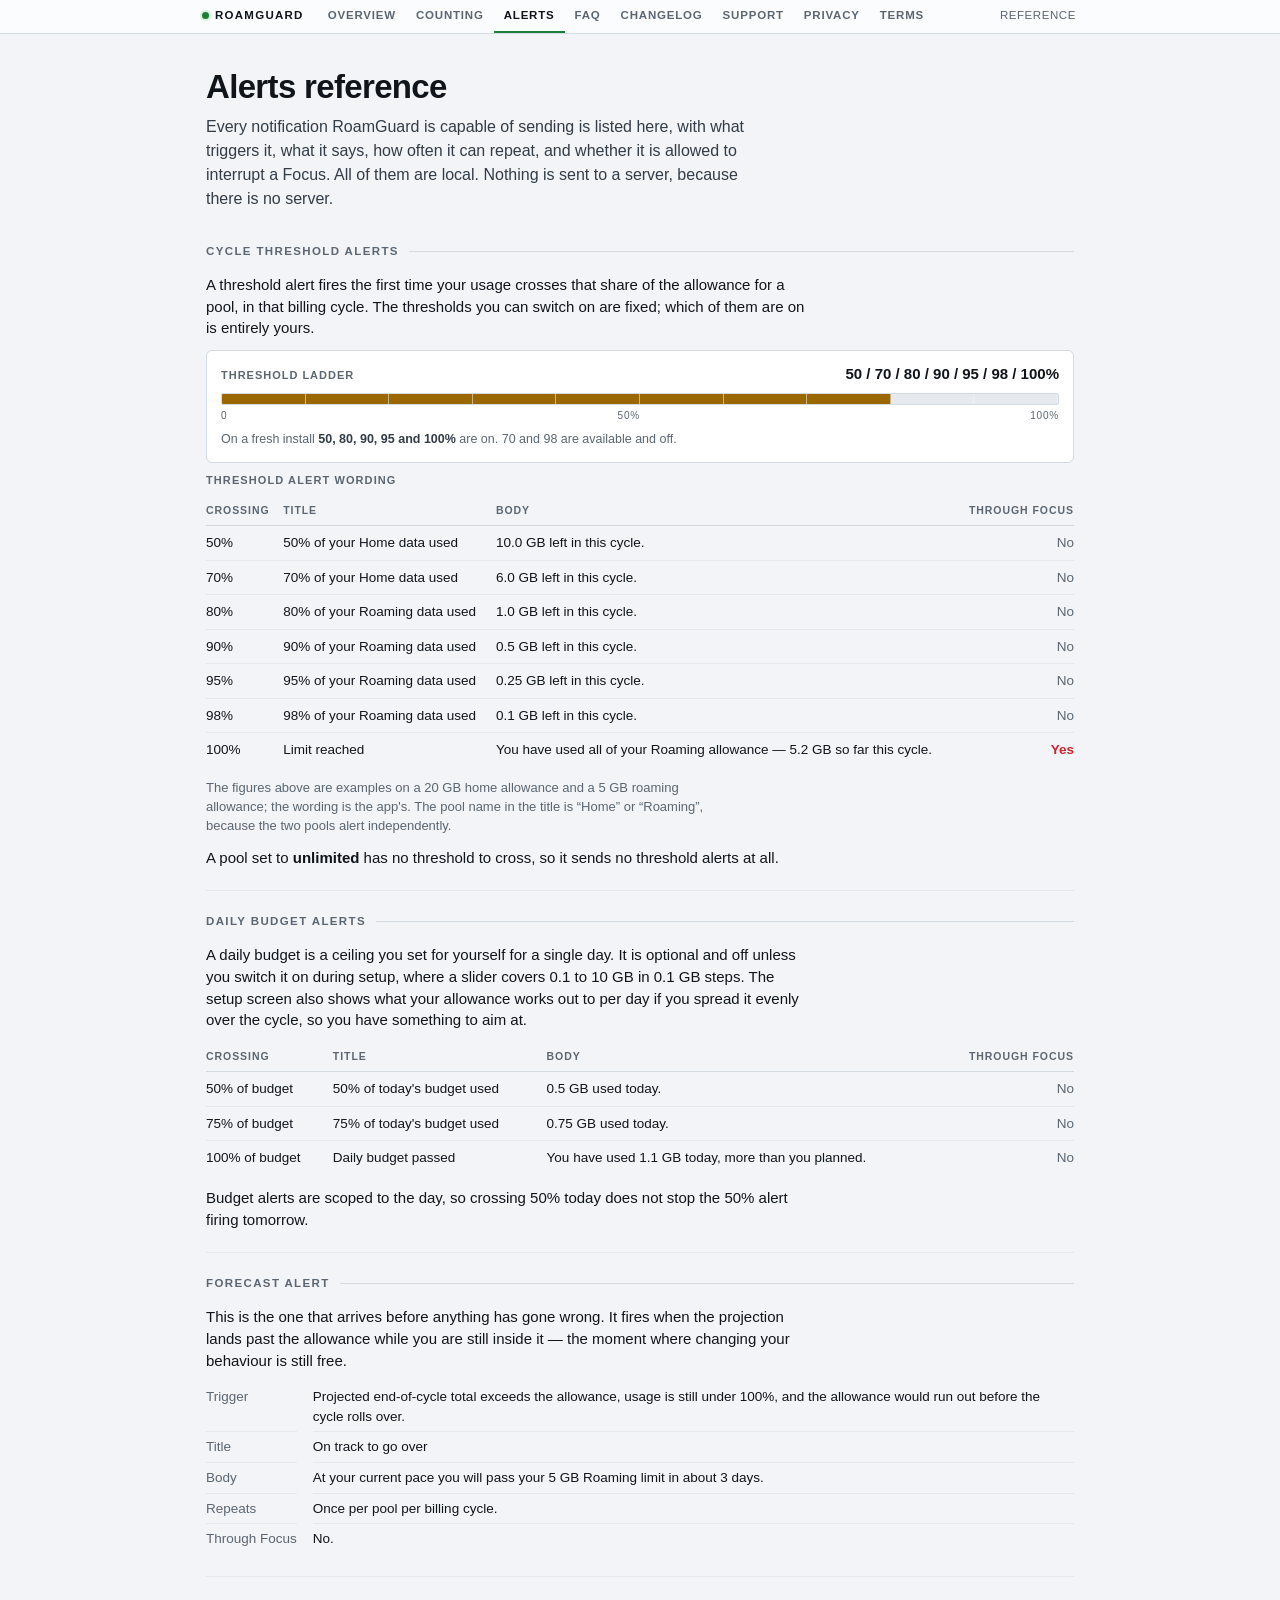
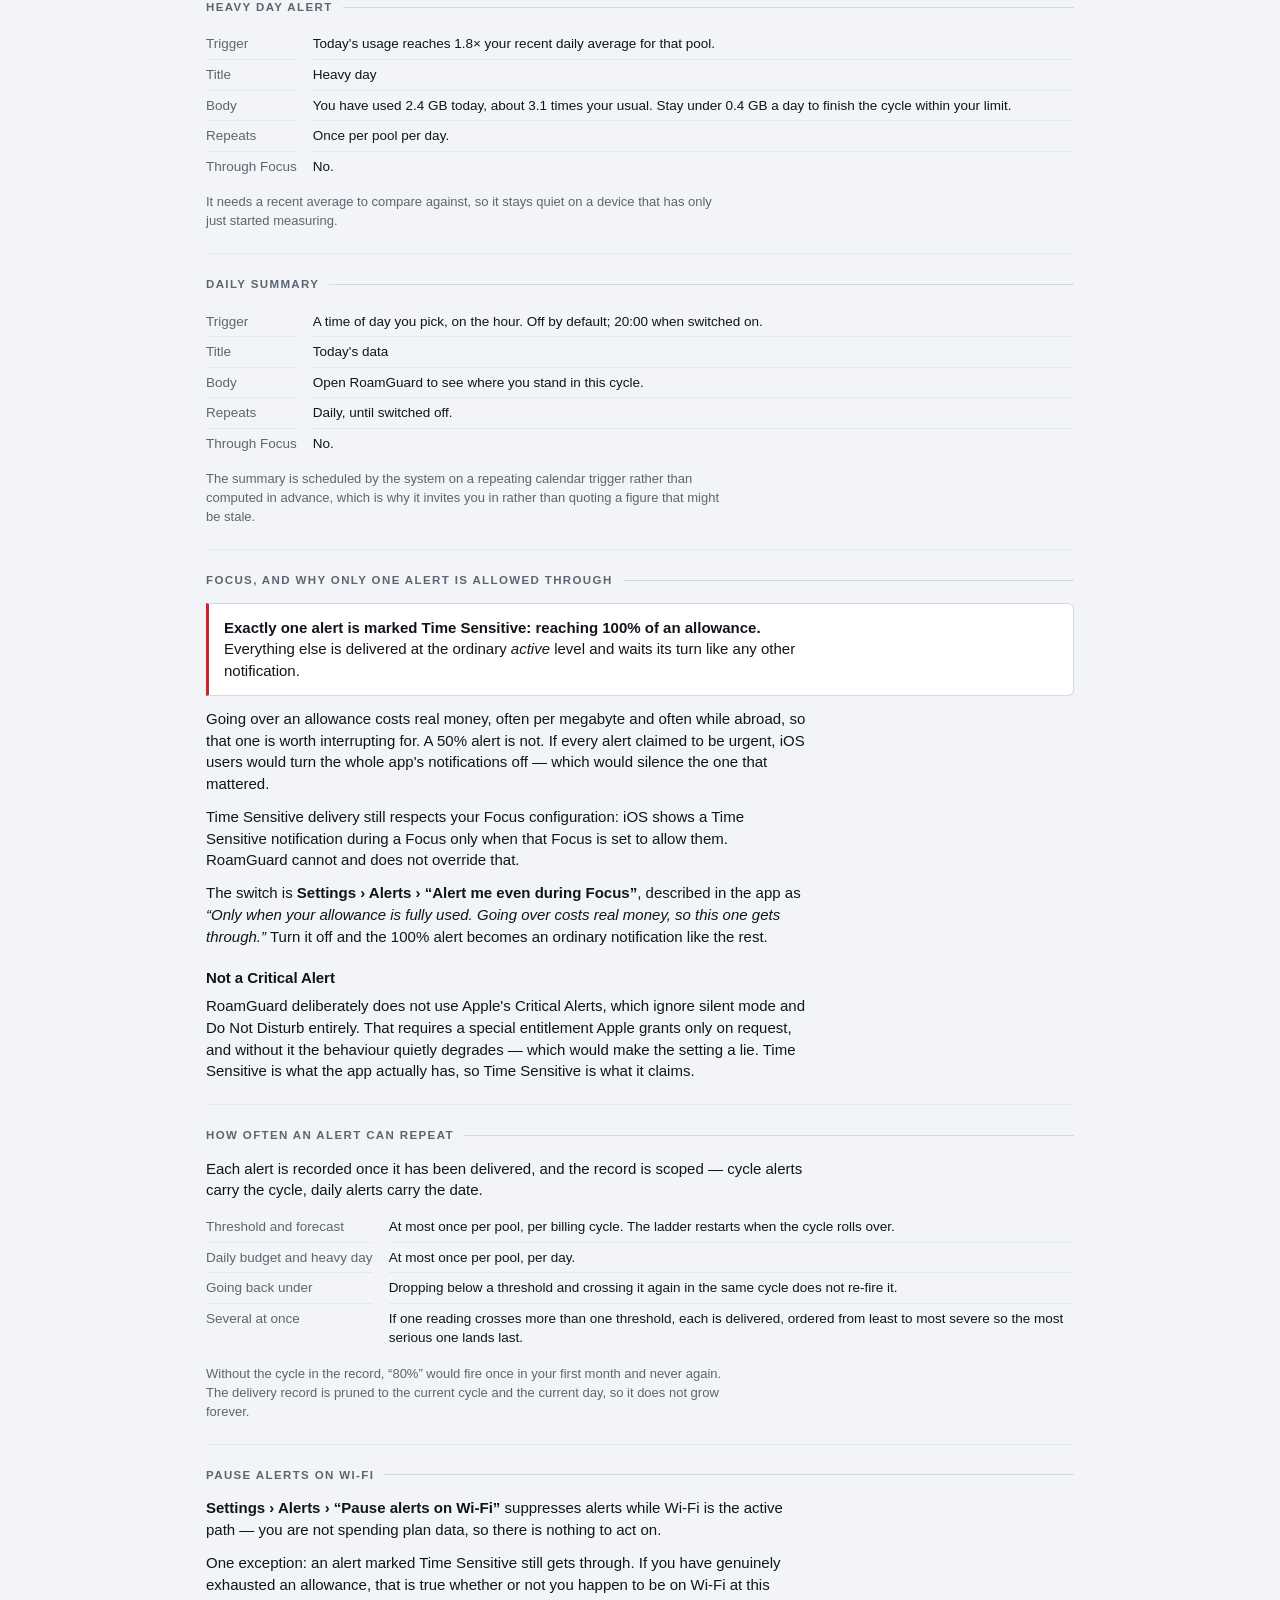
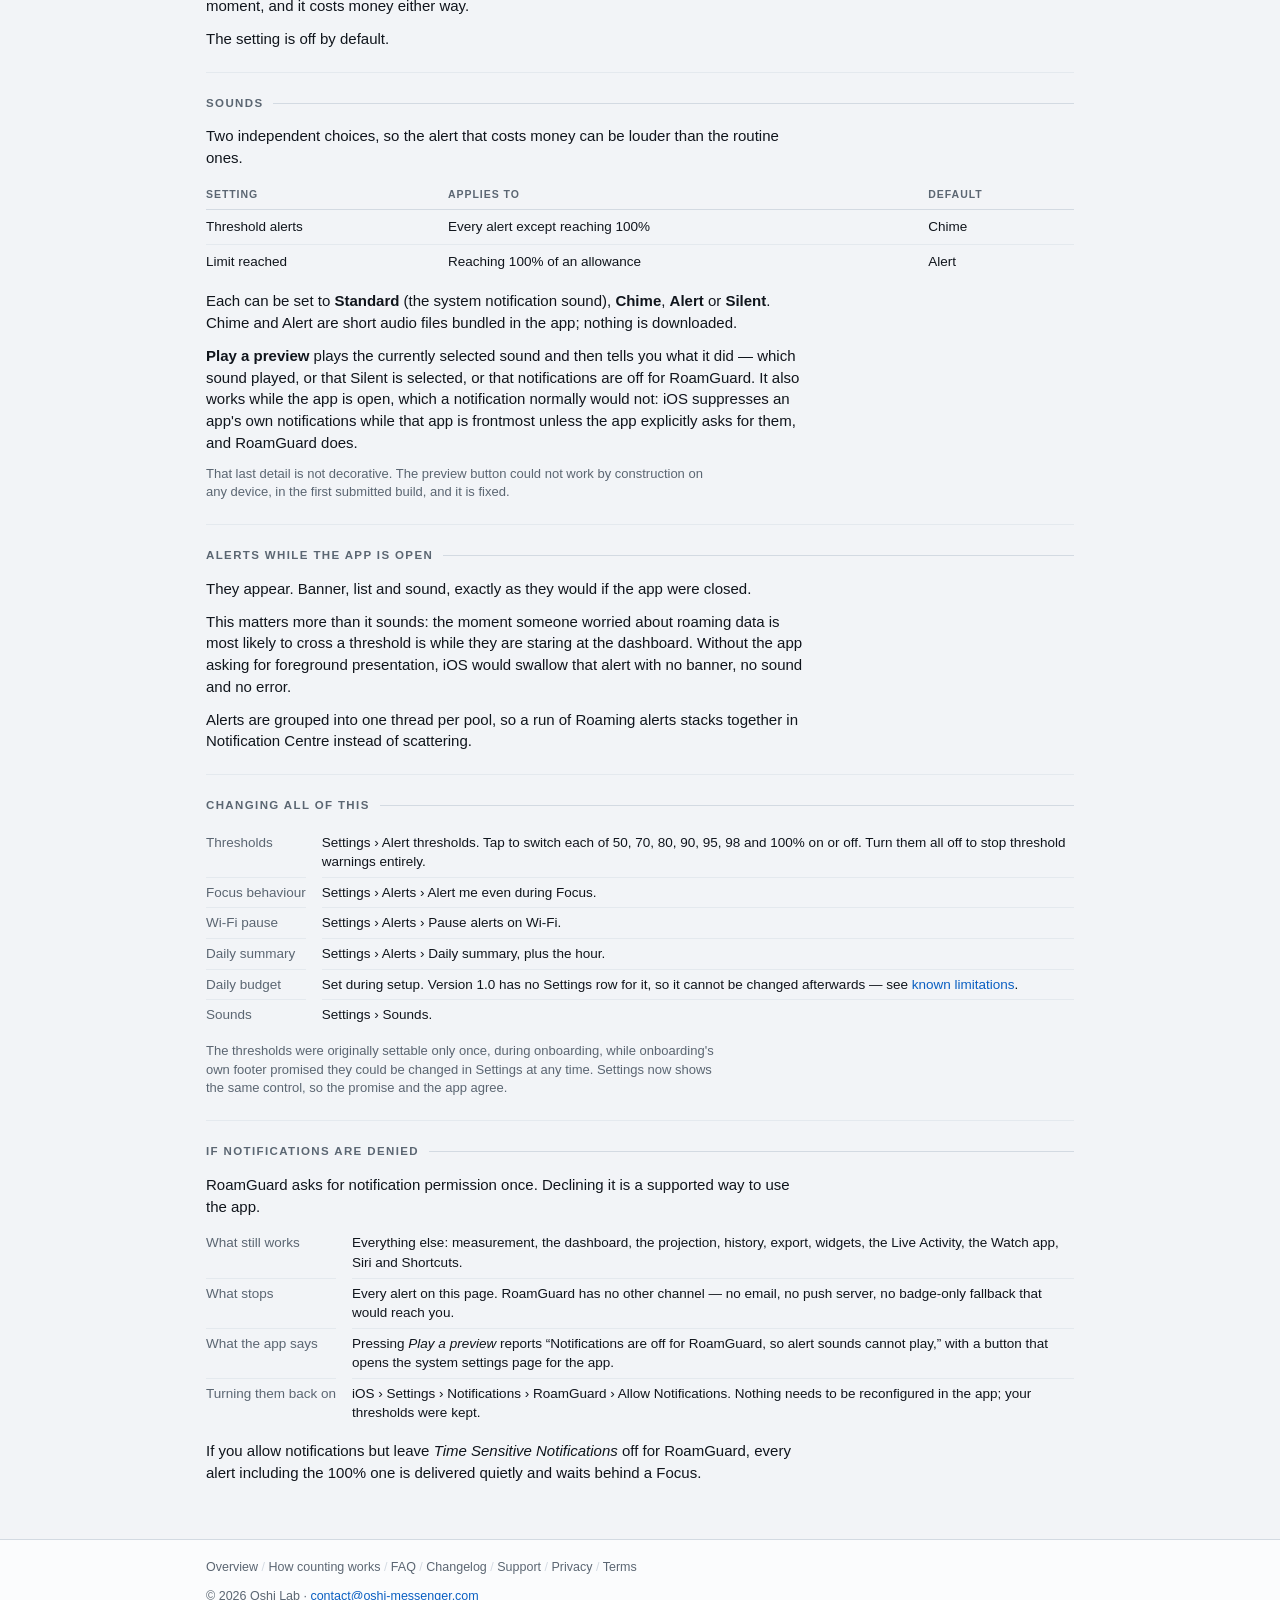
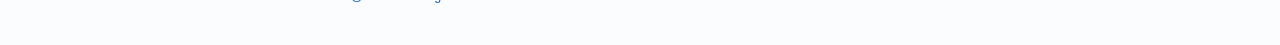
==== alerts.html @ 8a2d0ce3 "Rebuild the site as an instrument panel, not a template Eight pages instead of four, and the two tha" ====
<!doctype html>
<html lang="en">
<head>
<meta charset="utf-8">
<meta name="viewport" content="width=device-width,initial-scale=1">
<title>Alerts reference — RoamGuard</title>
<meta name="description" content="Every alert RoamGuard can send: the thresholds, the exact wording, which one is allowed through Focus, how to change them, and what happens when notifications are off.">
<meta name="color-scheme" content="dark light">
<link rel="icon" href="assets/icon.png">
<link rel="stylesheet" href="panel.css">
</head>
<body>
<a class="skip" href="#main">Skip to content</a>

<nav class="strip" aria-label="RoamGuard">
<div class="strip-inner">
  <a class="id" href="index.html"><span class="led" aria-hidden="true"></span>RoamGuard</a>
  <a href="index.html">Overview</a>
  <a href="how-counting-works.html">Counting</a>
  <a href="alerts.html" aria-current="page">Alerts</a>
  <a href="faq.html">FAQ</a>
  <a href="changelog.html">Changelog</a>
  <a href="support.html">Support</a>
  <a href="privacy.html">Privacy</a>
  <a href="terms.html">Terms</a>
  <span class="spacer"></span>
  <span class="cell meta">Reference</span>
</div>
</nav>

<main id="main">

<header class="hero">
  <h1>Alerts reference</h1>
  <p class="lede">Every notification RoamGuard is capable of sending is listed here, with what triggers it, what it says, how often it can repeat, and whether it is allowed to interrupt a Focus. All of them are local. Nothing is sent to a server, because there is no server.</p>
</header>

<section aria-labelledby="thresholds">
  <h2 id="thresholds">Cycle threshold alerts</h2>
  <p>A threshold alert fires the first time your usage crosses that share of the allowance for a pool, in that billing cycle. The thresholds you can switch on are fixed; which of them are on is entirely yours.</p>

  <div class="meter">
    <div class="meter-head">
      <span class="meter-label">Threshold ladder</span>
      <span class="meter-value">50 / 70 / 80 / 90 / 95 / 98 / 100%</span>
    </div>
    <div class="track"><i class="fill warn" style="width:80%"></i></div>
    <div class="scale"><span>0</span><span>50%</span><span>100%</span></div>
    <p class="meter-caption">On a fresh install <b>50, 80, 90, 95 and 100%</b> are on. 70 and 98 are available and off.</p>
  </div>

  <div class="tw">
  <table>
    <caption>Threshold alert wording</caption>
    <thead><tr><th>Crossing</th><th>Title</th><th>Body</th><th class="n">Through Focus</th></tr></thead>
    <tbody>
      <tr><td>50%</td><td>50% of your Home data used</td><td>10.0 GB left in this cycle.</td><td class="n no">No</td></tr>
      <tr><td>70%</td><td>70% of your Home data used</td><td>6.0 GB left in this cycle.</td><td class="n no">No</td></tr>
      <tr><td>80%</td><td>80% of your Roaming data used</td><td>1.0 GB left in this cycle.</td><td class="n no">No</td></tr>
      <tr><td>90%</td><td>90% of your Roaming data used</td><td>0.5 GB left in this cycle.</td><td class="n no">No</td></tr>
      <tr><td>95%</td><td>95% of your Roaming data used</td><td>0.25 GB left in this cycle.</td><td class="n no">No</td></tr>
      <tr><td>98%</td><td>98% of your Roaming data used</td><td>0.1 GB left in this cycle.</td><td class="n no">No</td></tr>
      <tr><td>100%</td><td>Limit reached</td><td>You have used all of your Roaming allowance &mdash; 5.2 GB so far this cycle.</td><td class="n yes">Yes</td></tr>
    </tbody>
  </table>
  </div>
  <p class="small dim">The figures above are examples on a 20&nbsp;GB home allowance and a 5&nbsp;GB roaming allowance; the wording is the app's. The pool name in the title is &ldquo;Home&rdquo; or &ldquo;Roaming&rdquo;, because the two pools alert independently.</p>
  <p>A pool set to <b>unlimited</b> has no threshold to cross, so it sends no threshold alerts at all.</p>
</section>

<section aria-labelledby="budget">
  <h2 id="budget">Daily budget alerts</h2>
  <p>A daily budget is a ceiling you set for yourself for a single day. It is optional and off unless you switch it on during setup, where a slider covers 0.1 to 10&nbsp;GB in 0.1&nbsp;GB steps. The setup screen also shows what your allowance works out to per day if you spread it evenly over the cycle, so you have something to aim at.</p>
  <div class="tw">
  <table>
    <thead><tr><th>Crossing</th><th>Title</th><th>Body</th><th class="n">Through Focus</th></tr></thead>
    <tbody>
      <tr><td>50% of budget</td><td>50% of today's budget used</td><td>0.5 GB used today.</td><td class="n no">No</td></tr>
      <tr><td>75% of budget</td><td>75% of today's budget used</td><td>0.75 GB used today.</td><td class="n no">No</td></tr>
      <tr><td>100% of budget</td><td>Daily budget passed</td><td>You have used 1.1 GB today, more than you planned.</td><td class="n no">No</td></tr>
    </tbody>
  </table>
  </div>
  <p>Budget alerts are scoped to the day, so crossing 50% today does not stop the 50% alert firing tomorrow.</p>
</section>

<section aria-labelledby="forecast">
  <h2 id="forecast">Forecast alert</h2>
  <p>This is the one that arrives before anything has gone wrong. It fires when the projection lands past the allowance while you are still inside it &mdash; the moment where changing your behaviour is still free.</p>
  <div class="kv">
    <dt>Trigger</dt><dd>Projected end-of-cycle total exceeds the allowance, usage is still under 100%, and the allowance would run out before the cycle rolls over.</dd>
    <dt>Title</dt><dd>On track to go over</dd>
    <dt>Body</dt><dd>At your current pace you will pass your 5 GB Roaming limit in about 3 days.</dd>
    <dt>Repeats</dt><dd>Once per pool per billing cycle.</dd>
    <dt>Through Focus</dt><dd>No.</dd>
  </div>
</section>

<section aria-labelledby="heavy">
  <h2 id="heavy">Heavy day alert</h2>
  <div class="kv">
    <dt>Trigger</dt><dd>Today's usage reaches 1.8&times; your recent daily average for that pool.</dd>
    <dt>Title</dt><dd>Heavy day</dd>
    <dt>Body</dt><dd>You have used 2.4 GB today, about 3.1 times your usual. Stay under 0.4 GB a day to finish the cycle within your limit.</dd>
    <dt>Repeats</dt><dd>Once per pool per day.</dd>
    <dt>Through Focus</dt><dd>No.</dd>
  </div>
  <p class="small dim" style="margin-top:12px">It needs a recent average to compare against, so it stays quiet on a device that has only just started measuring.</p>
</section>

<section aria-labelledby="digest">
  <h2 id="digest">Daily summary</h2>
  <div class="kv">
    <dt>Trigger</dt><dd>A time of day you pick, on the hour. Off by default; 20:00 when switched on.</dd>
    <dt>Title</dt><dd>Today's data</dd>
    <dt>Body</dt><dd>Open RoamGuard to see where you stand in this cycle.</dd>
    <dt>Repeats</dt><dd>Daily, until switched off.</dd>
    <dt>Through Focus</dt><dd>No.</dd>
  </div>
  <p class="small dim" style="margin-top:12px">The summary is scheduled by the system on a repeating calendar trigger rather than computed in advance, which is why it invites you in rather than quoting a figure that might be stale.</p>
</section>

<section aria-labelledby="focus">
  <h2 id="focus">Focus, and why only one alert is allowed through</h2>
  <div class="note hard">
    <p><b>Exactly one alert is marked Time Sensitive: reaching 100% of an allowance.</b> Everything else is delivered at the ordinary <em>active</em> level and waits its turn like any other notification.</p>
  </div>
  <p>Going over an allowance costs real money, often per megabyte and often while abroad, so that one is worth interrupting for. A 50% alert is not. If every alert claimed to be urgent, iOS users would turn the whole app's notifications off &mdash; which would silence the one that mattered.</p>
  <p>Time Sensitive delivery still respects your Focus configuration: iOS shows a Time Sensitive notification during a Focus only when that Focus is set to allow them. RoamGuard cannot and does not override that.</p>
  <p>The switch is <b>Settings &rsaquo; Alerts &rsaquo; &ldquo;Alert me even during Focus&rdquo;</b>, described in the app as <em>&ldquo;Only when your allowance is fully used. Going over costs real money, so this one gets through.&rdquo;</em> Turn it off and the 100% alert becomes an ordinary notification like the rest.</p>
  <h3>Not a Critical Alert</h3>
  <p>RoamGuard deliberately does not use Apple's Critical Alerts, which ignore silent mode and Do Not Disturb entirely. That requires a special entitlement Apple grants only on request, and without it the behaviour quietly degrades &mdash; which would make the setting a lie. Time Sensitive is what the app actually has, so Time Sensitive is what it claims.</p>
</section>

<section aria-labelledby="dedupe">
  <h2 id="dedupe">How often an alert can repeat</h2>
  <p>Each alert is recorded once it has been delivered, and the record is scoped &mdash; cycle alerts carry the cycle, daily alerts carry the date.</p>
  <div class="kv">
    <dt>Threshold and forecast</dt><dd>At most once per pool, per billing cycle. The ladder restarts when the cycle rolls over.</dd>
    <dt>Daily budget and heavy day</dt><dd>At most once per pool, per day.</dd>
    <dt>Going back under</dt><dd>Dropping below a threshold and crossing it again in the same cycle does not re-fire it.</dd>
    <dt>Several at once</dt><dd>If one reading crosses more than one threshold, each is delivered, ordered from least to most severe so the most serious one lands last.</dd>
  </div>
  <p class="small dim" style="margin-top:12px">Without the cycle in the record, &ldquo;80%&rdquo; would fire once in your first month and never again. The delivery record is pruned to the current cycle and the current day, so it does not grow forever.</p>
</section>

<section aria-labelledby="wifi">
  <h2 id="wifi">Pause alerts on Wi-Fi</h2>
  <p><b>Settings &rsaquo; Alerts &rsaquo; &ldquo;Pause alerts on Wi-Fi&rdquo;</b> suppresses alerts while Wi-Fi is the active path &mdash; you are not spending plan data, so there is nothing to act on.</p>
  <p>One exception: an alert marked Time Sensitive still gets through. If you have genuinely exhausted an allowance, that is true whether or not you happen to be on Wi-Fi at this moment, and it costs money either way.</p>
  <p>The setting is off by default.</p>
</section>

<section aria-labelledby="sounds">
  <h2 id="sounds">Sounds</h2>
  <p>Two independent choices, so the alert that costs money can be louder than the routine ones.</p>
  <div class="tw">
  <table>
    <thead><tr><th>Setting</th><th>Applies to</th><th>Default</th></tr></thead>
    <tbody>
      <tr><td>Threshold alerts</td><td>Every alert except reaching 100%</td><td>Chime</td></tr>
      <tr><td>Limit reached</td><td>Reaching 100% of an allowance</td><td>Alert</td></tr>
    </tbody>
  </table>
  </div>
  <p>Each can be set to <b>Standard</b> (the system notification sound), <b>Chime</b>, <b>Alert</b> or <b>Silent</b>. Chime and Alert are short audio files bundled in the app; nothing is downloaded.</p>
  <p><b>Play a preview</b> plays the currently selected sound and then tells you what it did &mdash; which sound played, or that Silent is selected, or that notifications are off for RoamGuard. It also works while the app is open, which a notification normally would not: iOS suppresses an app's own notifications while that app is frontmost unless the app explicitly asks for them, and RoamGuard does.</p>
  <p class="small dim">That last detail is not decorative. The preview button could not work by construction on any device, in the first submitted build, and it is fixed.</p>
</section>

<section aria-labelledby="foreground">
  <h2 id="foreground">Alerts while the app is open</h2>
  <p>They appear. Banner, list and sound, exactly as they would if the app were closed.</p>
  <p>This matters more than it sounds: the moment someone worried about roaming data is most likely to cross a threshold is while they are staring at the dashboard. Without the app asking for foreground presentation, iOS would swallow that alert with no banner, no sound and no error.</p>
  <p>Alerts are grouped into one thread per pool, so a run of Roaming alerts stacks together in Notification Centre instead of scattering.</p>
</section>

<section aria-labelledby="change">
  <h2 id="change">Changing all of this</h2>
  <div class="kv">
    <dt>Thresholds</dt><dd>Settings &rsaquo; Alert thresholds. Tap to switch each of 50, 70, 80, 90, 95, 98 and 100% on or off. Turn them all off to stop threshold warnings entirely.</dd>
    <dt>Focus behaviour</dt><dd>Settings &rsaquo; Alerts &rsaquo; Alert me even during Focus.</dd>
    <dt>Wi-Fi pause</dt><dd>Settings &rsaquo; Alerts &rsaquo; Pause alerts on Wi-Fi.</dd>
    <dt>Daily summary</dt><dd>Settings &rsaquo; Alerts &rsaquo; Daily summary, plus the hour.</dd>
    <dt>Daily budget</dt><dd>Set during setup. Version 1.0 has no Settings row for it, so it cannot be changed afterwards &mdash; see <a href="support.html#known">known limitations</a>.</dd>
    <dt>Sounds</dt><dd>Settings &rsaquo; Sounds.</dd>
  </div>
  <p class="small dim" style="margin-top:12px">The thresholds were originally settable only once, during onboarding, while onboarding's own footer promised they could be changed in Settings at any time. Settings now shows the same control, so the promise and the app agree.</p>
</section>

<section aria-labelledby="denied">
  <h2 id="denied">If notifications are denied</h2>
  <p>RoamGuard asks for notification permission once. Declining it is a supported way to use the app.</p>
  <div class="kv">
    <dt>What still works</dt><dd>Everything else: measurement, the dashboard, the projection, history, export, widgets, the Live Activity, the Watch app, Siri and Shortcuts.</dd>
    <dt>What stops</dt><dd>Every alert on this page. RoamGuard has no other channel &mdash; no email, no push server, no badge-only fallback that would reach you.</dd>
    <dt>What the app says</dt><dd>Pressing <em>Play a preview</em> reports &ldquo;Notifications are off for RoamGuard, so alert sounds cannot play,&rdquo; with a button that opens the system settings page for the app.</dd>
    <dt>Turning them back on</dt><dd>iOS &rsaquo; Settings &rsaquo; Notifications &rsaquo; RoamGuard &rsaquo; Allow Notifications. Nothing needs to be reconfigured in the app; your thresholds were kept.</dd>
  </div>
  <p style="margin-top:12px">If you allow notifications but leave <em>Time Sensitive Notifications</em> off for RoamGuard, every alert including the 100% one is delivered quietly and waits behind a Focus.</p>
</section>

</main>

<footer>
<div class="wrap">
  <nav>
    <a href="index.html">Overview</a> <span class="sep">/</span>
    <a href="how-counting-works.html">How counting works</a> <span class="sep">/</span>
    <a href="faq.html">FAQ</a> <span class="sep">/</span>
    <a href="changelog.html">Changelog</a> <span class="sep">/</span>
    <a href="support.html">Support</a> <span class="sep">/</span>
    <a href="privacy.html">Privacy</a> <span class="sep">/</span>
    <a href="terms.html">Terms</a>
  </nav>
  <p class="legal">&copy; 2026 Oshi Lab &middot; <a href="mailto:contact@oshi-messenger.com">contact@oshi-messenger.com</a></p>
</div>
</footer>

</body>
</html>
---- panel.css ----
/* RoamGuard — instrument panel stylesheet.
   One file, repo root. System sans only. Tabular figures on every number. */

:root {
  --bg: #0d1117;
  --panel: #161b22;
  --panel-2: #10151c;
  --line: #262d38;
  --line-soft: #1c232d;
  --ink: #e6edf3;
  --ink-2: #b9c3ce;
  --dim: #8b949e;
  --safe: #3fb950;
  --warn: #d29922;
  --over: #f85149;
  --link: #6cb6ff;
  --track: #21262d;
  --shadow: none;
}

@media (prefers-color-scheme: light) {
  :root {
    --bg: #f2f4f7;
    --panel: #ffffff;
    --panel-2: #fbfcfd;
    --line: #d3dae2;
    --line-soft: #e4e9ee;
    --ink: #10151c;
    --ink-2: #333c47;
    --dim: #5b6672;
    --safe: #1a7f37;
    --warn: #9a6700;
    --over: #cf222e;
    --link: #0a5fc2;
    --track: #e6eaef;
    --shadow: 0 1px 0 rgba(16, 21, 28, .04);
  }
}

* { box-sizing: border-box; }

html { -webkit-text-size-adjust: 100%; }

img, pre { max-width: 100%; }

body {
  margin: 0;
  background: var(--bg);
  color: var(--ink);
  font-family: -apple-system, BlinkMacSystemFont, "Segoe UI", Roboto, Helvetica, Arial, sans-serif;
  font-size: 15px;
  line-height: 1.45;
  font-variant-numeric: tabular-nums;
  -webkit-font-smoothing: antialiased;
  overflow-wrap: break-word;
}

a { color: var(--link); text-decoration: none; }
a:hover { text-decoration: underline; }

/* ---------- status strip (this is the navigation) ---------- */

.strip {
  position: sticky;
  top: 0;
  z-index: 40;
  background: var(--panel-2);
  border-bottom: 1px solid var(--line);
}

.strip-inner {
  max-width: 900px;
  margin: 0 auto;
  display: flex;
  flex-wrap: wrap;
  align-items: stretch;
  padding: 0 4px;
}

.strip a,
.strip .cell {
  display: flex;
  align-items: center;
  gap: 6px;
  padding: 7px 10px;
  font-size: 11.5px;
  letter-spacing: .07em;
  text-transform: uppercase;
  font-weight: 600;
  color: var(--dim);
  border-bottom: 2px solid transparent;
  white-space: nowrap;
}

.strip a:hover { color: var(--ink); text-decoration: none; }

.strip a[aria-current="page"] {
  color: var(--ink);
  border-bottom-color: var(--safe);
}

.strip .id {
  color: var(--ink);
  letter-spacing: .11em;
  padding-left: 8px;
  padding-right: 14px;
}

.strip .id .led {
  width: 7px;
  height: 7px;
  border-radius: 50%;
  background: var(--safe);
  box-shadow: 0 0 0 2px rgba(63, 185, 80, .18);
  flex: none;
}

.strip .spacer { flex: 1 1 auto; min-width: 0; }

.strip .cell.meta {
  color: var(--dim);
  font-weight: 500;
  letter-spacing: .05em;
}

@media (max-width: 720px) {
  .strip .cell.meta { display: none; }
  .strip a, .strip .cell { padding: 6px 8px; font-size: 11px; }
}

/* ---------- layout ---------- */

main, .wrap {
  max-width: 900px;
  margin: 0 auto;
  padding: 0 16px;
}

.hero { padding: 34px 0 10px; }

h1 {
  font-size: clamp(25px, 6vw, 33px);
  line-height: 1.14;
  letter-spacing: -.02em;
  font-weight: 700;
  margin: 0 0 10px;
}

.lede {
  font-size: 16px;
  line-height: 1.5;
  color: var(--ink-2);
  margin: 0;
  max-width: 62ch;
}

section { padding: 22px 0; border-top: 1px solid var(--line-soft); }
section:first-of-type { border-top: 0; }

h2 {
  font-size: 11.5px;
  letter-spacing: .12em;
  text-transform: uppercase;
  color: var(--dim);
  font-weight: 700;
  margin: 0 0 14px;
  display: flex;
  align-items: center;
  gap: 10px;
}

h2::after {
  content: "";
  flex: 1;
  height: 1px;
  background: var(--line);
}

h3 {
  font-size: 15px;
  font-weight: 650;
  margin: 20px 0 6px;
  letter-spacing: -.005em;
}

p { margin: 0 0 11px; max-width: 72ch; }
p:last-child { margin-bottom: 0; }

ul, ol { margin: 0 0 11px; padding-left: 20px; max-width: 72ch; }
li { margin-bottom: 5px; }

.dim { color: var(--dim); }
.small { font-size: 13px; }
.sep { color: var(--line); }

/* ---------- panels ---------- */

.panel {
  background: var(--panel);
  border: 1px solid var(--line);
  border-radius: 6px;
  padding: 14px 16px;
  margin: 0 0 12px;
  box-shadow: var(--shadow);
}

.panel > :last-child { margin-bottom: 0; }

.panel-title {
  font-size: 11px;
  letter-spacing: .1em;
  text-transform: uppercase;
  color: var(--dim);
  font-weight: 700;
  margin: 0 0 9px;
}

.note {
  border-left: 3px solid var(--warn);
  background: var(--panel);
  border-top: 1px solid var(--line);
  border-right: 1px solid var(--line);
  border-bottom: 1px solid var(--line);
  border-radius: 0 6px 6px 0;
  padding: 13px 15px;
  margin: 0 0 12px;
}

.note.hard { border-left-color: var(--over); }
.note.ok { border-left-color: var(--safe); }
.note > :last-child { margin-bottom: 0; }

/* ---------- the meter: RoamGuard's signature element ---------- */

.meter {
  background: var(--panel);
  border: 1px solid var(--line);
  border-radius: 6px;
  padding: 12px 14px 13px;
  margin: 0 0 10px;
}

.meter-head {
  display: flex;
  flex-wrap: wrap;
  justify-content: space-between;
  align-items: baseline;
  gap: 2px 12px;
  margin-bottom: 8px;
}

.meter-label {
  font-size: 11px;
  letter-spacing: .09em;
  text-transform: uppercase;
  color: var(--dim);
  font-weight: 700;
}

.meter-value {
  font-size: 15px;
  font-weight: 650;
  font-variant-numeric: tabular-nums;
  max-width: 100%;
}

.meter-value.safe { color: var(--safe); }
.meter-value.warn { color: var(--warn); }
.meter-value.over { color: var(--over); }

.track {
  position: relative;
  height: 12px;
  border-radius: 2px;
  background: var(--track);
  border: 1px solid var(--line);
  overflow: hidden;
}

.track::after {
  content: "";
  position: absolute;
  inset: 0;
  background: repeating-linear-gradient(
    to right,
    transparent 0,
    transparent calc(10% - 1px),
    var(--bg) calc(10% - 1px),
    var(--bg) 10%
  );
  opacity: .55;
  pointer-events: none;
}

.fill { display: block; height: 100%; }
.fill.safe { background: var(--safe); }
.fill.warn { background: var(--warn); }
.fill.over { background: var(--over); }

.meter-caption {
  margin: 8px 0 0;
  font-size: 12.5px;
  line-height: 1.4;
  color: var(--dim);
}

.meter-caption b { color: var(--ink-2); font-weight: 650; }

.scale {
  display: flex;
  justify-content: space-between;
  font-size: 10px;
  letter-spacing: .08em;
  color: var(--dim);
  margin-top: 4px;
}

/* ---------- tables ---------- */

.tw { overflow-x: auto; -webkit-overflow-scrolling: touch; margin: 0 0 12px; }

table {
  width: 100%;
  border-collapse: collapse;
  font-size: 13.5px;
  font-variant-numeric: tabular-nums;
}

caption {
  caption-side: top;
  text-align: left;
  font-size: 11px;
  letter-spacing: .1em;
  text-transform: uppercase;
  color: var(--dim);
  font-weight: 700;
  padding-bottom: 7px;
}

th, td {
  text-align: left;
  padding: 7px 10px 7px 0;
  border-bottom: 1px solid var(--line-soft);
  vertical-align: top;
}

thead th {
  font-size: 10.5px;
  letter-spacing: .09em;
  text-transform: uppercase;
  color: var(--dim);
  font-weight: 700;
  border-bottom: 1px solid var(--line);
  white-space: nowrap;
}

tbody tr:last-child td { border-bottom: 0; }

td.n, th.n { text-align: right; padding-right: 0; white-space: nowrap; }
td.yes { color: var(--over); font-weight: 650; }
td.no { color: var(--dim); }
code {
  font-family: ui-monospace, SFMono-Regular, Menlo, monospace;
  font-size: .88em;
  background: var(--panel-2);
  border: 1px solid var(--line-soft);
  border-radius: 3px;
  padding: 0 4px;
}

/* ---------- key/value readout ---------- */

.kv { display: grid; grid-template-columns: max-content 1fr; gap: 0 16px; font-size: 13.5px; }
.kv dt { color: var(--dim); padding: 5px 0; border-bottom: 1px solid var(--line-soft); white-space: nowrap; }
.kv dd { margin: 0; padding: 5px 0; border-bottom: 1px solid var(--line-soft); }
.kv dt:last-of-type, .kv dd:last-of-type { border-bottom: 0; }

@media (max-width: 460px) {
  .kv { grid-template-columns: 1fr; gap: 0; }
  .kv dt { border-bottom: 0; padding-bottom: 0; }
}

/* ---------- Q&A ---------- */

.qa { margin: 0; }
.qa dt {
  font-weight: 650;
  margin: 18px 0 5px;
  padding-top: 14px;
  border-top: 1px solid var(--line-soft);
}
.qa dt:first-child { margin-top: 0; padding-top: 0; border-top: 0; }
.qa dd { margin: 0; color: var(--ink-2); max-width: 72ch; }
.qa dd p { color: var(--ink-2); }

/* ---------- shots ---------- */

.shots {
  display: grid;
  grid-template-columns: repeat(auto-fit, minmax(160px, 1fr));
  gap: 12px;
}

.shot { margin: 0; }
.shot img {
  display: block;
  width: 100%;
  height: auto;
  border-radius: 6px;
  border: 1px solid var(--line);
}
.shot figcaption { font-size: 12px; color: var(--dim); margin-top: 6px; }

/* ---------- changelog ---------- */

.rel { border-top: 1px solid var(--line); padding-top: 16px; margin-top: 18px; }
.rel:first-of-type { border-top: 0; padding-top: 0; margin-top: 0; }
.rel-head { display: flex; align-items: baseline; gap: 12px; flex-wrap: wrap; margin-bottom: 8px; }
.rel-ver { font-size: 18px; font-weight: 700; letter-spacing: -.01em; }
.rel-tag {
  font-size: 10.5px;
  letter-spacing: .09em;
  text-transform: uppercase;
  font-weight: 700;
  color: var(--safe);
  border: 1px solid var(--safe);
  border-radius: 3px;
  padding: 1px 6px;
}
.rel-date { font-size: 12.5px; color: var(--dim); }

/* ---------- footer ---------- */

footer {
  border-top: 1px solid var(--line);
  margin-top: 34px;
  padding: 18px 0 40px;
  font-size: 12.5px;
  color: var(--dim);
  background: var(--panel-2);
}

footer .wrap { padding: 0 16px; }
footer nav { margin-bottom: 10px; }
footer nav a { color: var(--dim); }
footer nav a:hover { color: var(--ink); }

.legal { margin: 0; }

/* ---------- misc ---------- */

.skip {
  position: absolute;
  left: -9999px;
}
.skip:focus {
  left: 8px;
  top: 8px;
  background: var(--panel);
  color: var(--ink);
  padding: 8px 12px;
  border: 1px solid var(--line);
  border-radius: 4px;
  z-index: 100;
}

hr { border: 0; border-top: 1px solid var(--line); margin: 20px 0; }
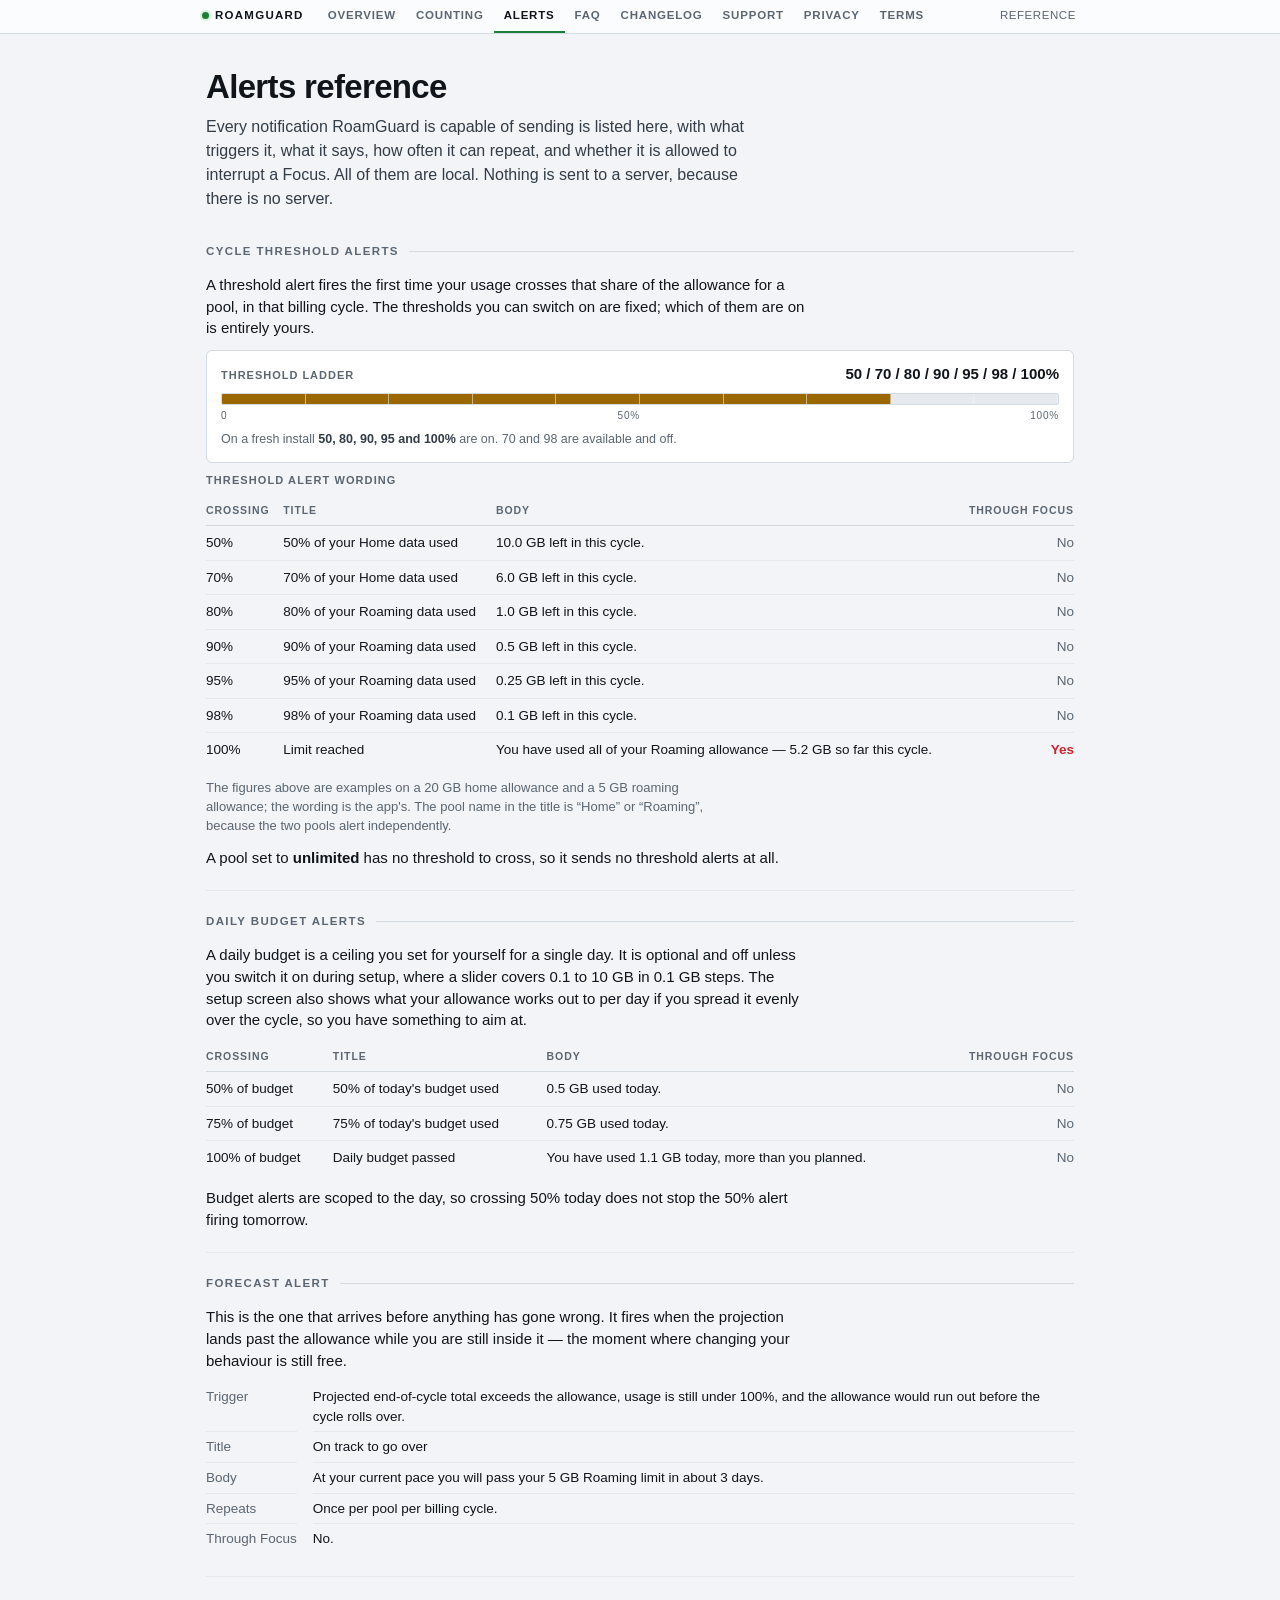
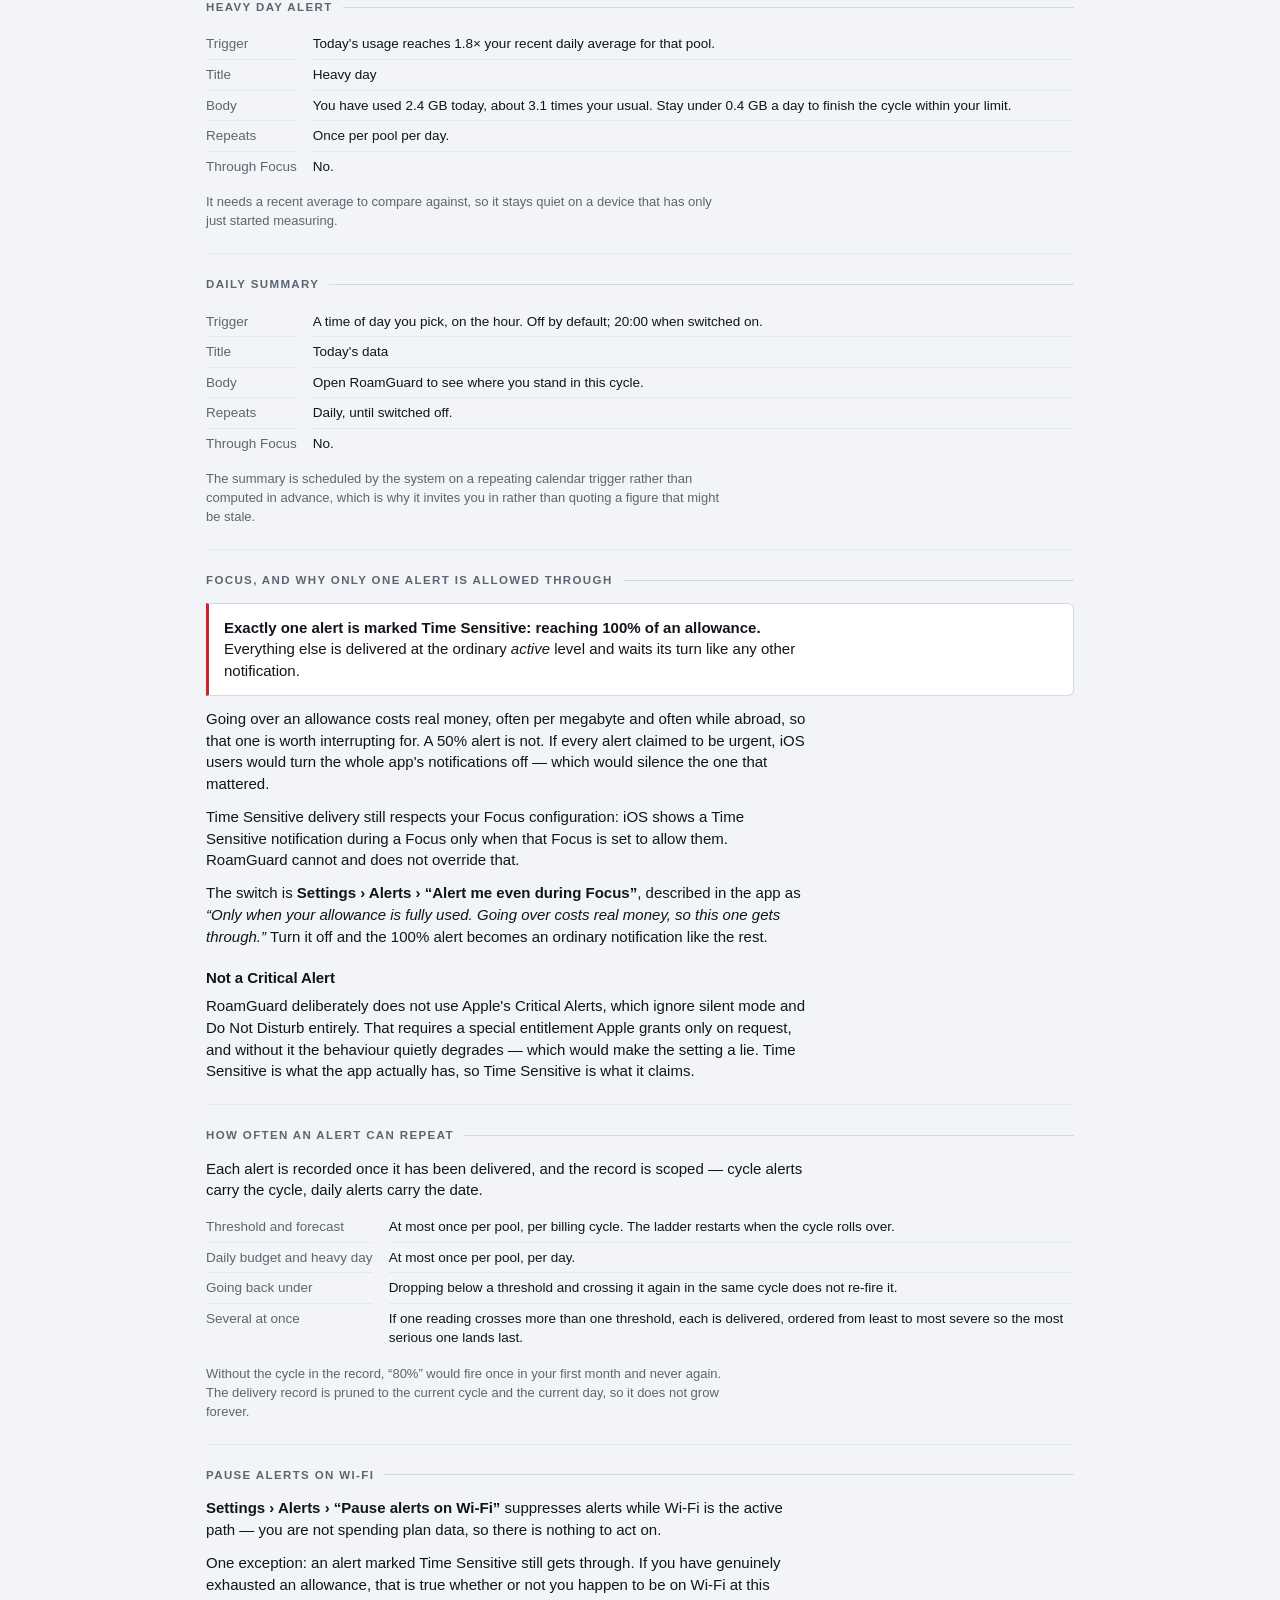
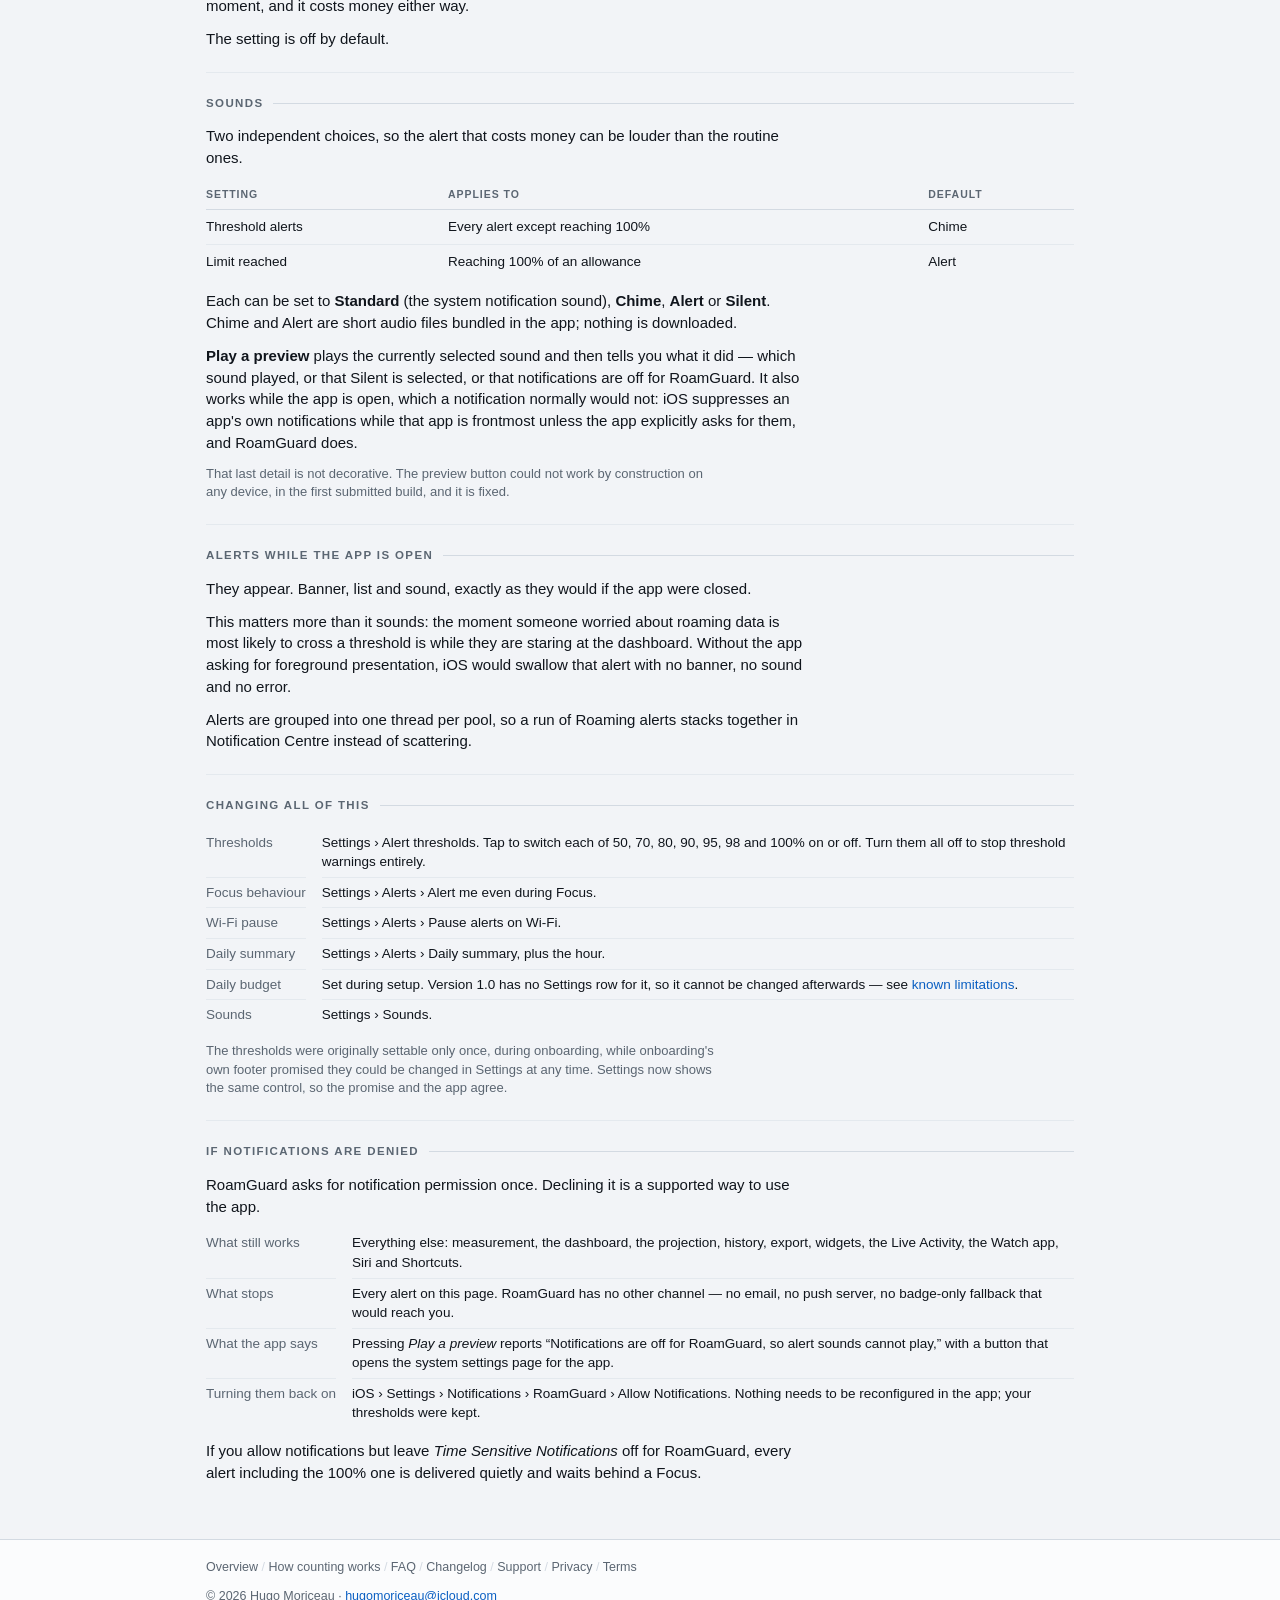
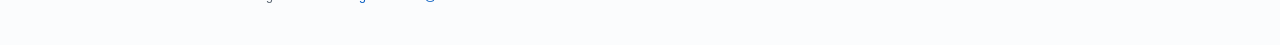
==== commit 7500bd02: "fix(identity): single seller-of-record for 4.3(a) Replace invented studio Oshi Lab copyright and the" ====
--- a/alerts.html
+++ b/alerts.html
@@ -213,7 +213,7 @@
     <a href="privacy.html">Privacy</a> <span class="sep">/</span>
     <a href="terms.html">Terms</a>
   </nav>
-  <p class="legal">&copy; 2026 Oshi Lab &middot; <a href="mailto:contact@oshi-messenger.com">contact@oshi-messenger.com</a></p>
+  <p class="legal">&copy; 2026 Hugo Moriceau &middot; <a href="mailto:hugomoriceau@icloud.com">hugomoriceau@icloud.com</a></p>
 </div>
 </footer>
 
